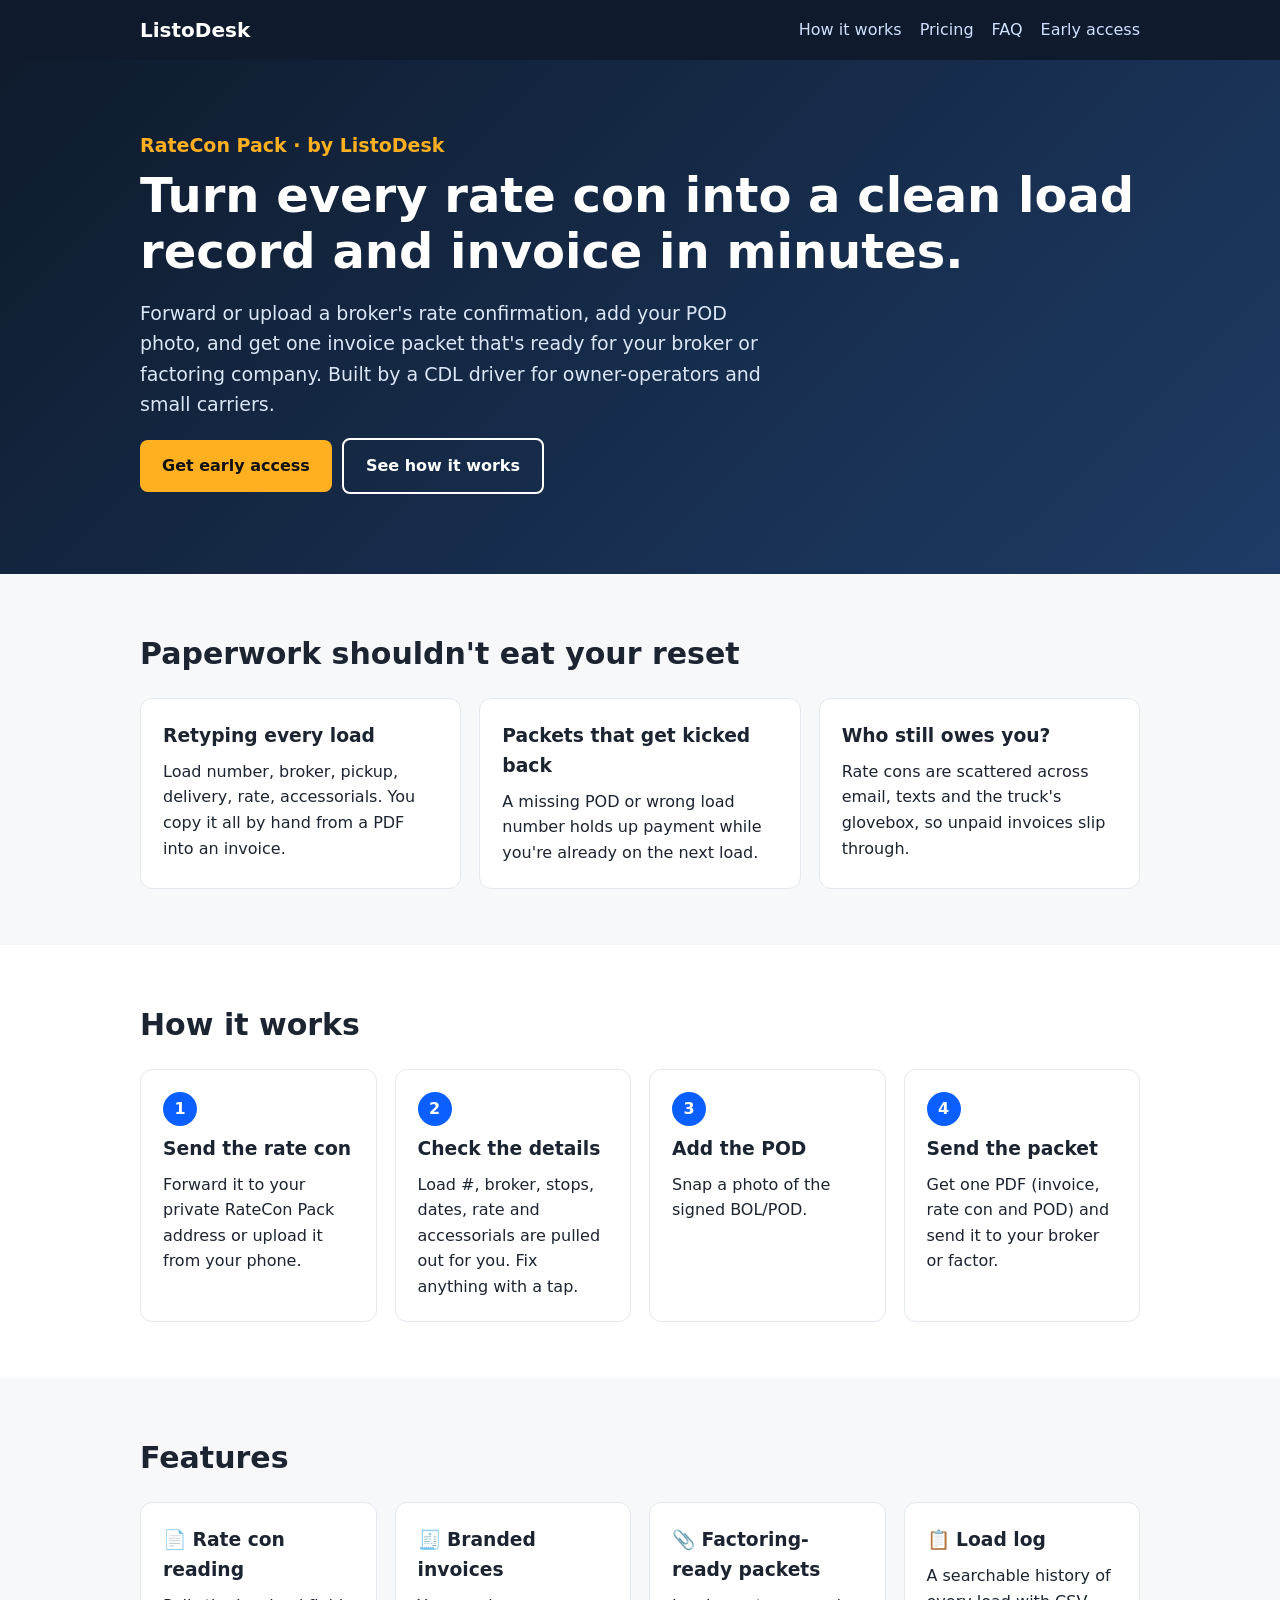
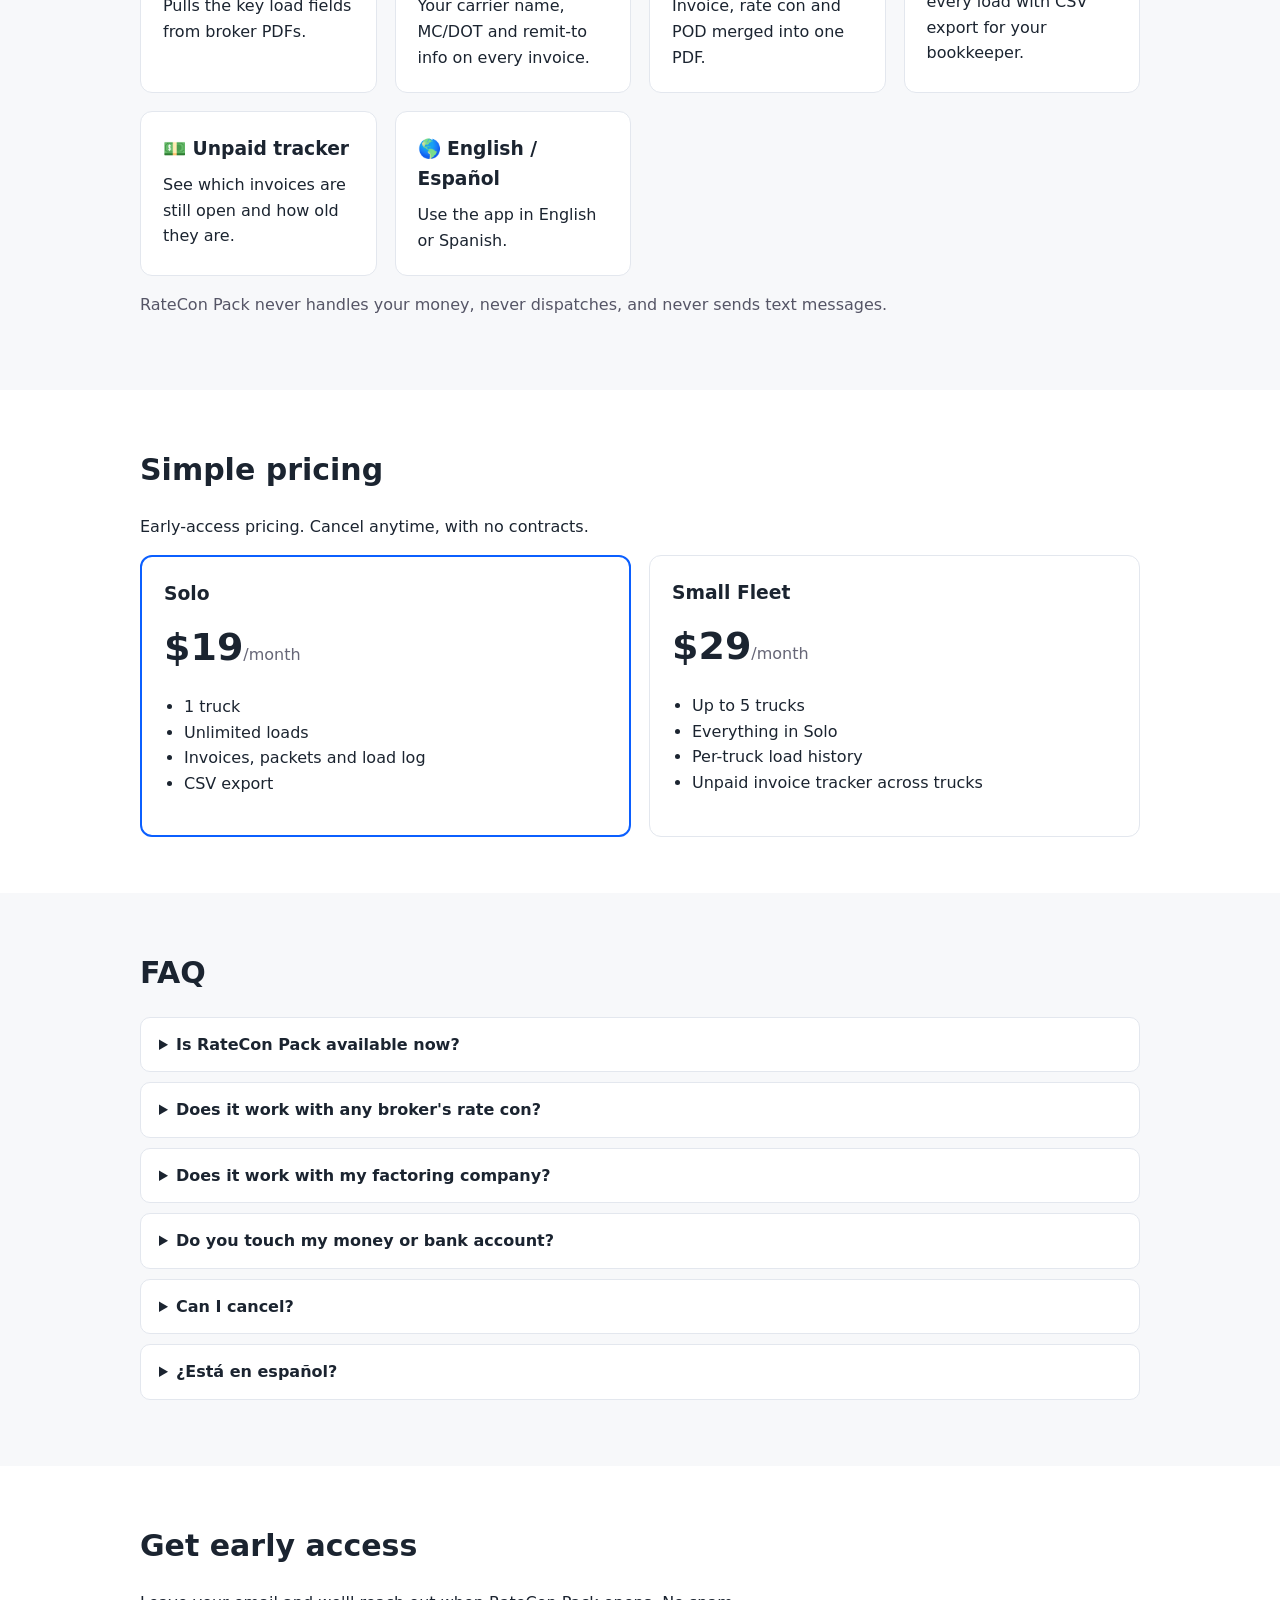
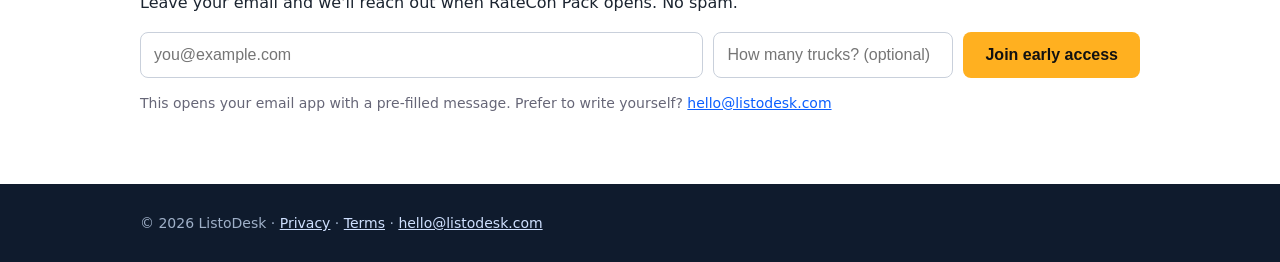
==== index.html @ 2b42a6ee "Add files via upload" ====
<!doctype html><html lang="en"><head><meta charset="utf-8"><meta name="viewport" content="width=device-width,initial-scale=1"><link rel="stylesheet" href="style.css"><title>ListoDesk · RateCon Pack: rate confirmations to invoices for owner-operators</title><meta name="description" content="RateCon Pack turns broker rate confirmations into organized load records and factoring-ready invoice packets. Built for owner-operators and small carriers."></head><body><header><div class="w"><nav><b>ListoDesk</b><a href="index.html#how">How it works</a><a href="index.html#pricing">Pricing</a><a href="index.html#faq">FAQ</a><a href="index.html#early">Early access</a></nav></div></header>
<div class="hero"><div class="w"><p style="margin:0 0 8px;color:#ffb020;font-weight:700">RateCon Pack · by ListoDesk</p><h1>Turn every rate con into a clean load record and invoice in minutes.</h1><p>Forward or upload a broker's rate confirmation, add your POD photo, and get one invoice packet that's ready for your broker or factoring company. Built by a CDL driver for owner-operators and small carriers.</p><a class="btn" href="#early">Get early access</a><a class="btn o" href="#how">See how it works</a></div></div>
<section><div class="w"><h2>Paperwork shouldn't eat your reset</h2><div class="g">
<div class="c"><h3>Retyping every load</h3>Load number, broker, pickup, delivery, rate, accessorials. You copy it all by hand from a PDF into an invoice.</div>
<div class="c"><h3>Packets that get kicked back</h3>A missing POD or wrong load number holds up payment while you're already on the next load.</div>
<div class="c"><h3>Who still owes you?</h3>Rate cons are scattered across email, texts and the truck's glovebox, so unpaid invoices slip through.</div></div></div></section>
<section class="alt" id="how"><div class="w"><h2>How it works</h2><div class="g">
<div class="c"><span class="n">1</span><h3>Send the rate con</h3>Forward it to your private RateCon Pack address or upload it from your phone.</div>
<div class="c"><span class="n">2</span><h3>Check the details</h3>Load #, broker, stops, dates, rate and accessorials are pulled out for you. Fix anything with a tap.</div>
<div class="c"><span class="n">3</span><h3>Add the POD</h3>Snap a photo of the signed BOL/POD.</div>
<div class="c"><span class="n">4</span><h3>Send the packet</h3>Get one PDF (invoice, rate con and POD) and send it to your broker or factor.</div></div></div></section>
<section><div class="w"><h2>Features</h2><div class="g">
<div class="c"><h3>📄 Rate con reading</h3>Pulls the key load fields from broker PDFs.</div>
<div class="c"><h3>🧾 Branded invoices</h3>Your carrier name, MC/DOT and remit-to info on every invoice.</div>
<div class="c"><h3>📎 Factoring-ready packets</h3>Invoice, rate con and POD merged into one PDF.</div>
<div class="c"><h3>📋 Load log</h3>A searchable history of every load with CSV export for your bookkeeper.</div>
<div class="c"><h3>💵 Unpaid tracker</h3>See which invoices are still open and how old they are.</div>
<div class="c"><h3>🌎 English / Español</h3>Use the app in English or Spanish.</div></div>
<p style="color:#556">RateCon Pack never handles your money, never dispatches, and never sends text messages.</p></div></section>
<section class="alt" id="pricing"><div class="w"><h2>Simple pricing</h2><p>Early-access pricing. Cancel anytime, with no contracts.</p><div class="g">
<div class="c hl"><h3>Solo</h3><div class="price">$19<small>/month</small></div><ul><li>1 truck</li><li>Unlimited loads</li><li>Invoices, packets and load log</li><li>CSV export</li></ul></div>
<div class="c"><h3>Small Fleet</h3><div class="price">$29<small>/month</small></div><ul><li>Up to 5 trucks</li><li>Everything in Solo</li><li>Per-truck load history</li><li>Unpaid invoice tracker across trucks</li></ul></div></div></div></section>
<section id="faq"><div class="w"><h2>FAQ</h2>
<details><summary>Is RateCon Pack available now?</summary>We're opening early access. Join the list and we'll email you when your spot is ready.</details>
<details><summary>Does it work with any broker's rate con?</summary>It's built for standard broker rate confirmation PDFs. You can always review and correct the fields before the invoice is made.</details>
<details><summary>Does it work with my factoring company?</summary>The packet is a standard PDF (invoice, rate con and POD) that you send wherever you normally submit. We don't connect to your factor's account.</details>
<details><summary>Do you touch my money or bank account?</summary>No. RateCon Pack builds paperwork only. Payments go from your broker or factor directly to you.</details>
<details><summary>Can I cancel?</summary>Yes, anytime. No contracts.</details>
<details><summary>¿Está en español?</summary>Sí. La aplicación funciona en inglés y en español.</details></div></section>
<section class="alt" id="early"><div class="w"><h2>Get early access</h2><p>Leave your email and we'll reach out when RateCon Pack opens. No spam.</p>
<form id="wl" onsubmit="event.preventDefault();location.href='mailto:hello@listodesk.com?subject='+encodeURIComponent('RateCon Pack early access')+'&body='+encodeURIComponent('Please add me to early access: '+this.email.value+'\nTrucks: '+this.trucks.value);"><input type="email" name="email" required placeholder="you@example.com"><input name="trucks" placeholder="How many trucks? (optional)" style="max-width:240px"><button class="btn">Join early access</button></form>
<p style="font-size:14px;color:#667">This opens your email app with a pre-filled message. Prefer to write yourself? <a href="mailto:hello@listodesk.com">hello@listodesk.com</a></p></div></section>
<footer><div class="w">© 2026 ListoDesk · <a href="privacy.html">Privacy</a> · <a href="terms.html">Terms</a> · <a href="mailto:hello@listodesk.com">hello@listodesk.com</a></div></footer></body></html>
---- style.css ----
*{box-sizing:border-box}body{margin:0;font:16px/1.6 system-ui,-apple-system,Segoe UI,Roboto,sans-serif;color:#1b2430;background:#f7f8fa}
a{color:#0b5fff}.w{max-width:1040px;margin:0 auto;padding:0 20px}
header{background:#0f1b2d;color:#fff}nav{display:flex;align-items:center;gap:18px;padding:14px 0;flex-wrap:wrap}nav b{font-size:20px;margin-right:auto}nav a{color:#cfe0ff;text-decoration:none}
.hero{background:linear-gradient(135deg,#0f1b2d,#1d3b66);color:#fff;padding:70px 0 80px}.hero h1{font-size:clamp(30px,5vw,48px);line-height:1.15;margin:0 0 16px}.hero p{font-size:19px;max-width:640px;color:#dbe6f7}
.btn{display:inline-block;background:#ffb020;color:#111;font-weight:700;padding:13px 22px;border-radius:8px;text-decoration:none;border:0;font-size:16px;cursor:pointer}.btn.o{background:transparent;color:#fff;border:2px solid #fff;margin-left:10px}
section{padding:56px 0}h2{font-size:30px;margin:0 0 20px}.g{display:grid;grid-template-columns:repeat(auto-fit,minmax(230px,1fr));gap:18px}
.c{background:#fff;border:1px solid #e3e7ee;border-radius:12px;padding:22px}.c h3{margin:0 0 8px}.n{display:inline-block;width:34px;height:34px;border-radius:50%;background:#0b5fff;color:#fff;text-align:center;line-height:34px;font-weight:700;margin-bottom:8px}
.price{font-size:38px;font-weight:800}.price small{font-size:16px;font-weight:400;color:#667}.hl{border:2px solid #0b5fff}ul{padding-left:20px}
details{background:#fff;border:1px solid #e3e7ee;border-radius:10px;padding:14px 18px;margin-bottom:10px}summary{font-weight:600;cursor:pointer}
form{display:flex;gap:10px;flex-wrap:wrap}input{flex:1;min-width:220px;padding:13px;border:1px solid #c9d0db;border-radius:8px;font-size:16px}
footer{background:#0f1b2d;color:#9fb0c8;padding:28px 0;font-size:14px}footer a{color:#cfe0ff}.alt{background:#fff}.doc{max-width:760px;padding:40px 20px}
@media(max-width:560px){.btn.o{margin:10px 0 0}}
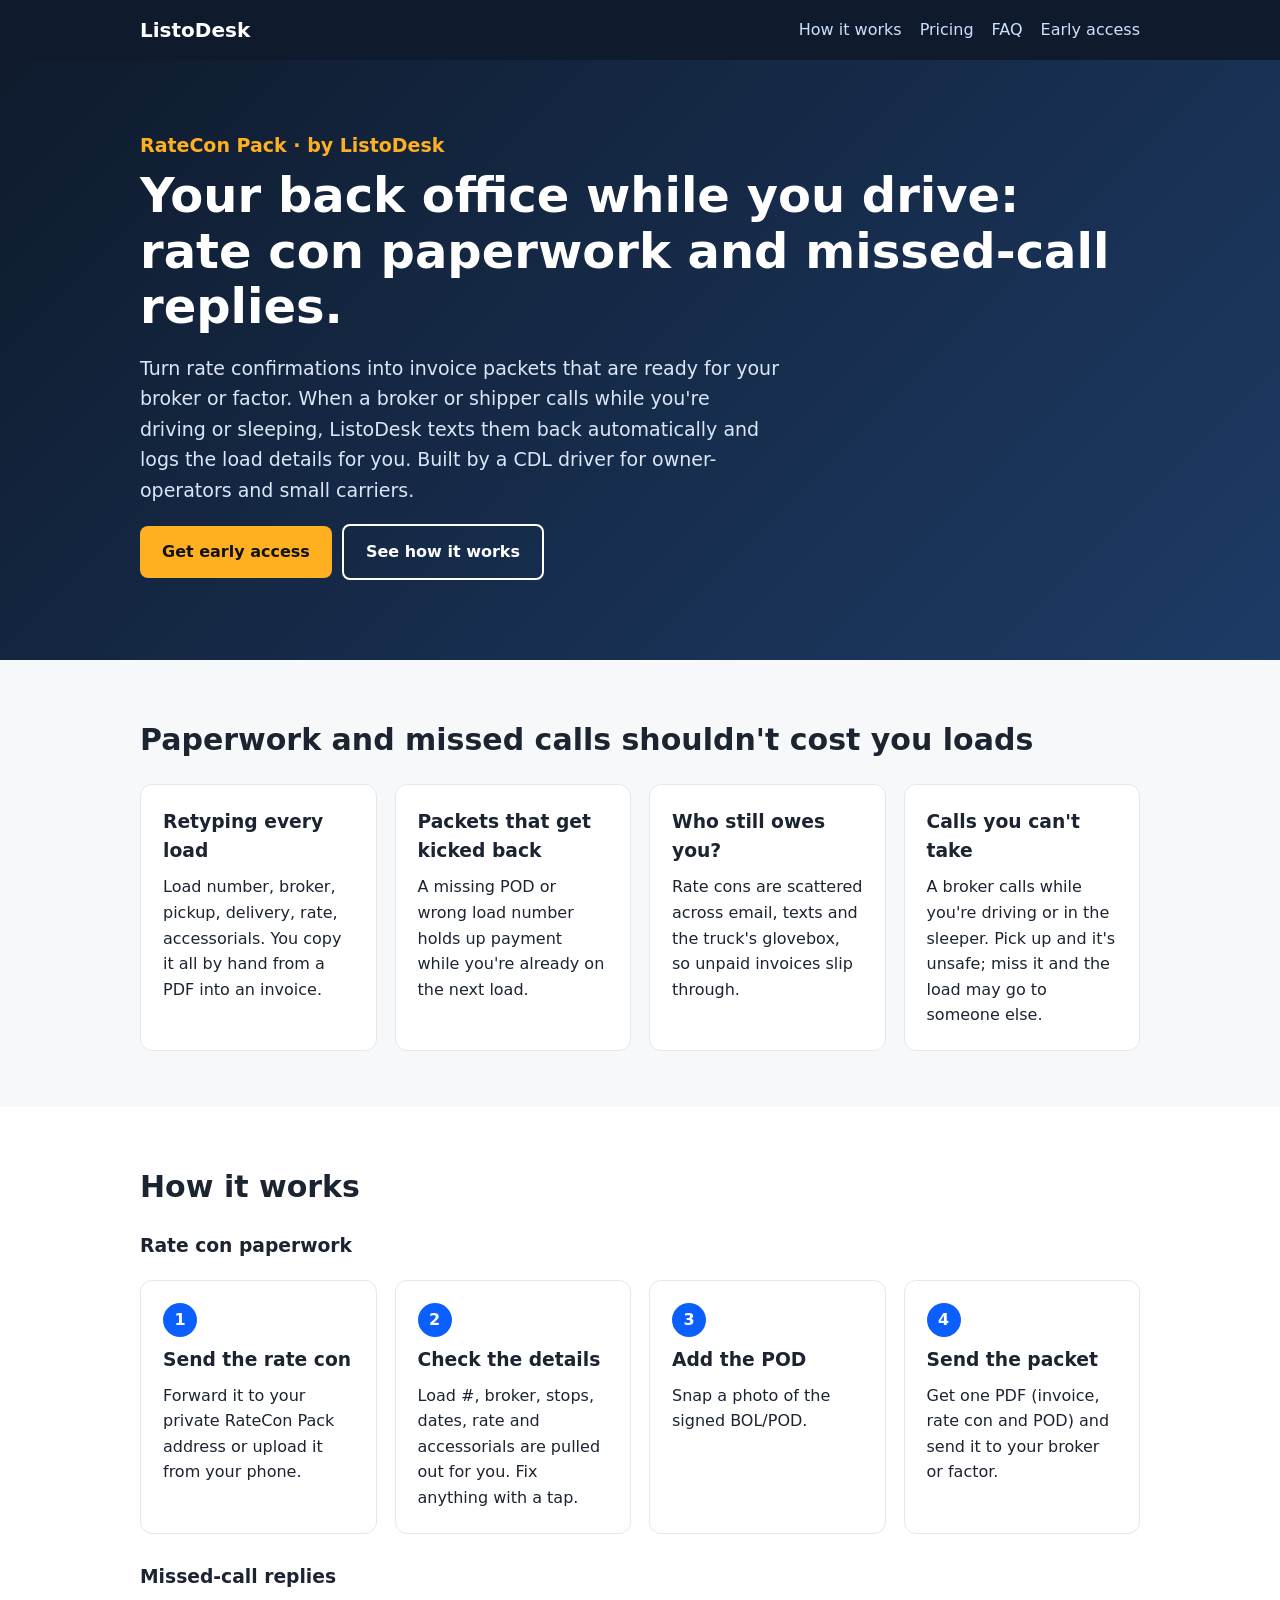
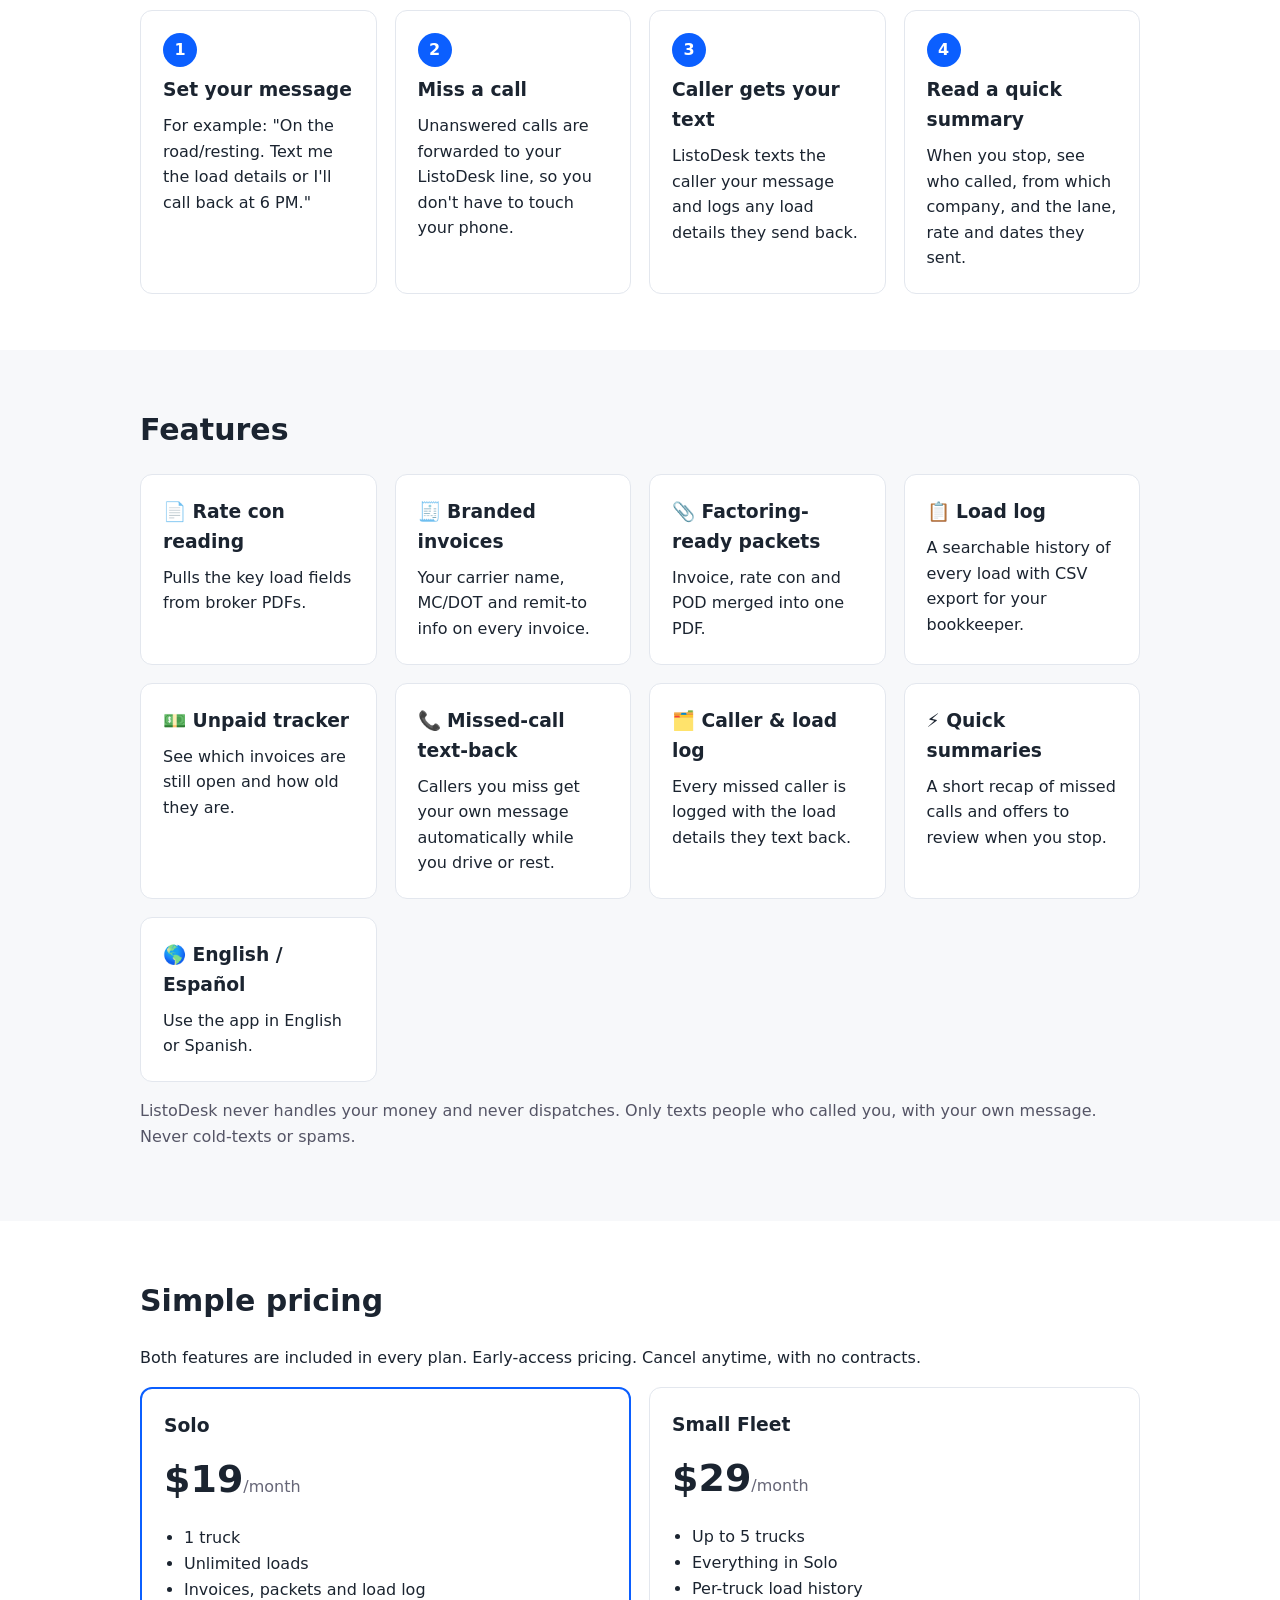
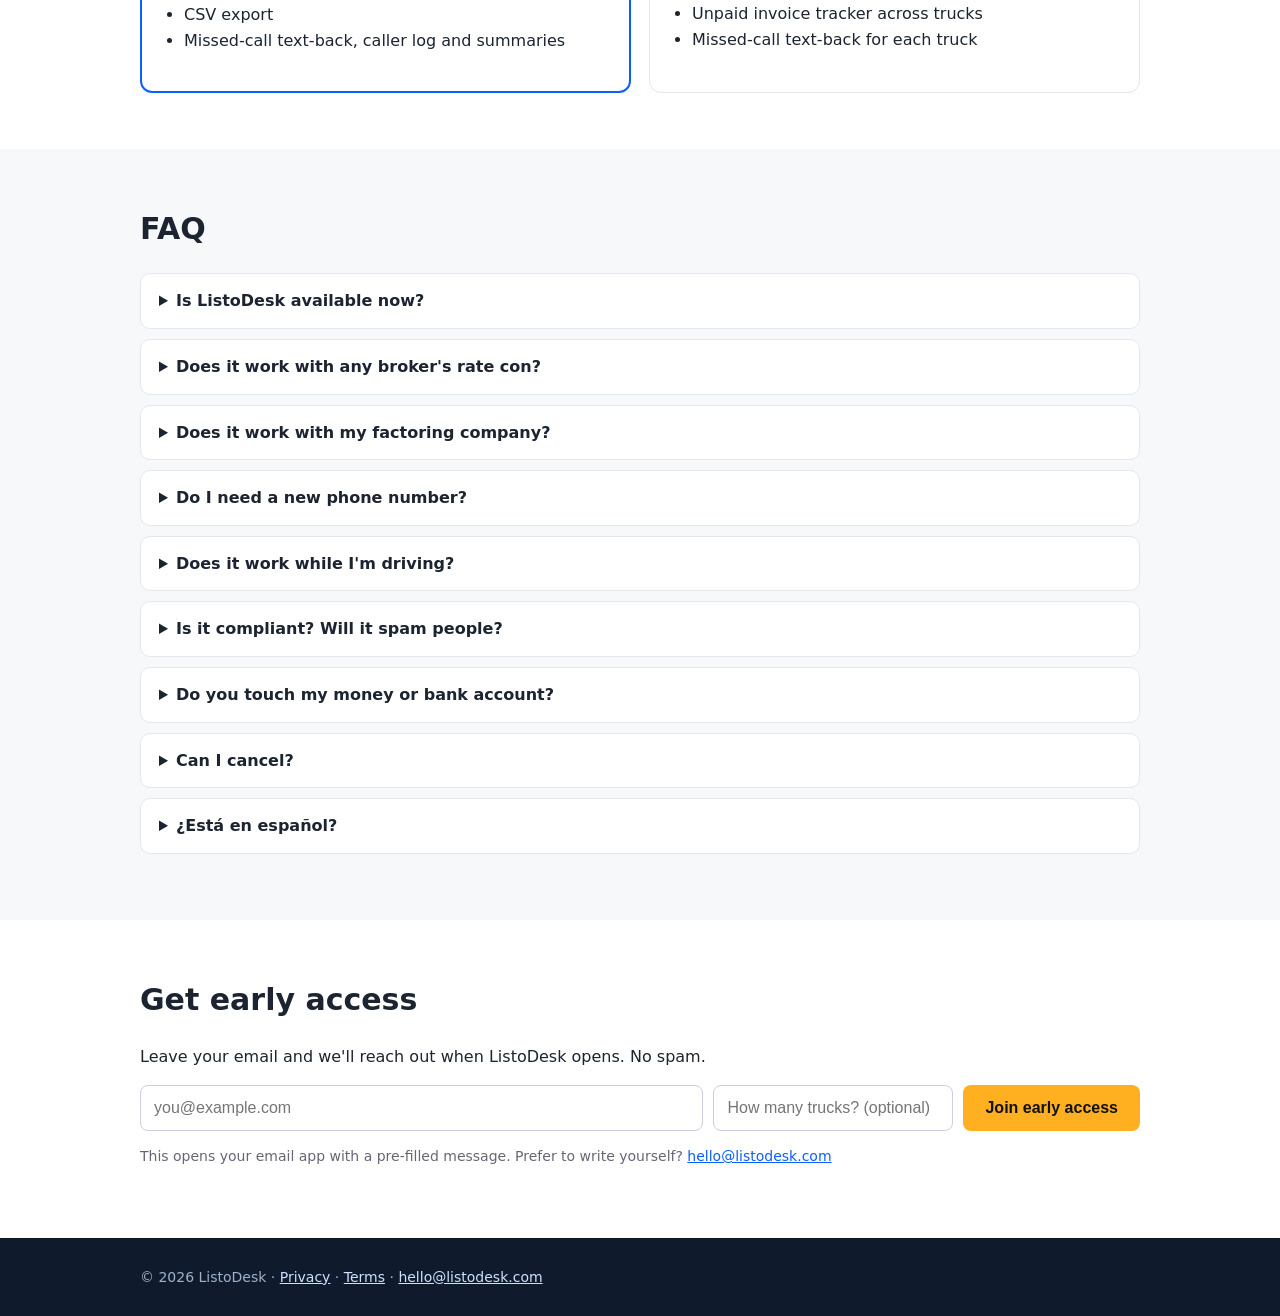
==== commit 6ab491e6: "Add missed-call auto-reply feature" ====
--- a/index.html
+++ b/index.html
@@ -1,33 +1,45 @@
-<!doctype html><html lang="en"><head><meta charset="utf-8"><meta name="viewport" content="width=device-width,initial-scale=1"><link rel="stylesheet" href="style.css"><title>ListoDesk · RateCon Pack: rate confirmations to invoices for owner-operators</title><meta name="description" content="RateCon Pack turns broker rate confirmations into organized load records and factoring-ready invoice packets. Built for owner-operators and small carriers."></head><body><header><div class="w"><nav><b>ListoDesk</b><a href="index.html#how">How it works</a><a href="index.html#pricing">Pricing</a><a href="index.html#faq">FAQ</a><a href="index.html#early">Early access</a></nav></div></header>
-<div class="hero"><div class="w"><p style="margin:0 0 8px;color:#ffb020;font-weight:700">RateCon Pack · by ListoDesk</p><h1>Turn every rate con into a clean load record and invoice in minutes.</h1><p>Forward or upload a broker's rate confirmation, add your POD photo, and get one invoice packet that's ready for your broker or factoring company. Built by a CDL driver for owner-operators and small carriers.</p><a class="btn" href="#early">Get early access</a><a class="btn o" href="#how">See how it works</a></div></div>
-<section><div class="w"><h2>Paperwork shouldn't eat your reset</h2><div class="g">
+<!doctype html><html lang="en"><head><meta charset="utf-8"><meta name="viewport" content="width=device-width,initial-scale=1"><link rel="stylesheet" href="style.css"><title>ListoDesk: rate con paperwork and missed-call replies for owner-operators</title><meta name="description" content="ListoDesk turns rate confirmations into invoice packets and automatically texts back brokers and shippers you miss while driving or resting. Built for owner-operators and small carriers."></head><body><header><div class="w"><nav><b>ListoDesk</b><a href="index.html#how">How it works</a><a href="index.html#pricing">Pricing</a><a href="index.html#faq">FAQ</a><a href="index.html#early">Early access</a></nav></div></header>
+<div class="hero"><div class="w"><p style="margin:0 0 8px;color:#ffb020;font-weight:700">RateCon Pack · by ListoDesk</p><h1>Your back office while you drive: rate con paperwork and missed-call replies.</h1><p>Turn rate confirmations into invoice packets that are ready for your broker or factor. When a broker or shipper calls while you're driving or sleeping, ListoDesk texts them back automatically and logs the load details for you. Built by a CDL driver for owner-operators and small carriers.</p><a class="btn" href="#early">Get early access</a><a class="btn o" href="#how">See how it works</a></div></div>
+<section><div class="w"><h2>Paperwork and missed calls shouldn't cost you loads</h2><div class="g">
 <div class="c"><h3>Retyping every load</h3>Load number, broker, pickup, delivery, rate, accessorials. You copy it all by hand from a PDF into an invoice.</div>
 <div class="c"><h3>Packets that get kicked back</h3>A missing POD or wrong load number holds up payment while you're already on the next load.</div>
-<div class="c"><h3>Who still owes you?</h3>Rate cons are scattered across email, texts and the truck's glovebox, so unpaid invoices slip through.</div></div></div></section>
-<section class="alt" id="how"><div class="w"><h2>How it works</h2><div class="g">
+<div class="c"><h3>Who still owes you?</h3>Rate cons are scattered across email, texts and the truck's glovebox, so unpaid invoices slip through.</div>
+<div class="c"><h3>Calls you can't take</h3>A broker calls while you're driving or in the sleeper. Pick up and it's unsafe; miss it and the load may go to someone else.</div></div></div></section>
+<section class="alt" id="how"><div class="w"><h2>How it works</h2><h3>Rate con paperwork</h3><div class="g">
 <div class="c"><span class="n">1</span><h3>Send the rate con</h3>Forward it to your private RateCon Pack address or upload it from your phone.</div>
 <div class="c"><span class="n">2</span><h3>Check the details</h3>Load #, broker, stops, dates, rate and accessorials are pulled out for you. Fix anything with a tap.</div>
 <div class="c"><span class="n">3</span><h3>Add the POD</h3>Snap a photo of the signed BOL/POD.</div>
-<div class="c"><span class="n">4</span><h3>Send the packet</h3>Get one PDF (invoice, rate con and POD) and send it to your broker or factor.</div></div></div></section>
+<div class="c"><span class="n">4</span><h3>Send the packet</h3>Get one PDF (invoice, rate con and POD) and send it to your broker or factor.</div></div>
+<h3 style="margin-top:28px">Missed-call replies</h3><div class="g">
+<div class="c"><span class="n">1</span><h3>Set your message</h3>For example: "On the road/resting. Text me the load details or I'll call back at 6 PM."</div>
+<div class="c"><span class="n">2</span><h3>Miss a call</h3>Unanswered calls are forwarded to your ListoDesk line, so you don't have to touch your phone.</div>
+<div class="c"><span class="n">3</span><h3>Caller gets your text</h3>ListoDesk texts the caller your message and logs any load details they send back.</div>
+<div class="c"><span class="n">4</span><h3>Read a quick summary</h3>When you stop, see who called, from which company, and the lane, rate and dates they sent.</div></div></div></section>
 <section><div class="w"><h2>Features</h2><div class="g">
 <div class="c"><h3>📄 Rate con reading</h3>Pulls the key load fields from broker PDFs.</div>
 <div class="c"><h3>🧾 Branded invoices</h3>Your carrier name, MC/DOT and remit-to info on every invoice.</div>
 <div class="c"><h3>📎 Factoring-ready packets</h3>Invoice, rate con and POD merged into one PDF.</div>
 <div class="c"><h3>📋 Load log</h3>A searchable history of every load with CSV export for your bookkeeper.</div>
 <div class="c"><h3>💵 Unpaid tracker</h3>See which invoices are still open and how old they are.</div>
+<div class="c"><h3>📞 Missed-call text-back</h3>Callers you miss get your own message automatically while you drive or rest.</div>
+<div class="c"><h3>🗂️ Caller &amp; load log</h3>Every missed caller is logged with the load details they text back.</div>
+<div class="c"><h3>⚡ Quick summaries</h3>A short recap of missed calls and offers to review when you stop.</div>
 <div class="c"><h3>🌎 English / Español</h3>Use the app in English or Spanish.</div></div>
-<p style="color:#556">RateCon Pack never handles your money, never dispatches, and never sends text messages.</p></div></section>
-<section class="alt" id="pricing"><div class="w"><h2>Simple pricing</h2><p>Early-access pricing. Cancel anytime, with no contracts.</p><div class="g">
-<div class="c hl"><h3>Solo</h3><div class="price">$19<small>/month</small></div><ul><li>1 truck</li><li>Unlimited loads</li><li>Invoices, packets and load log</li><li>CSV export</li></ul></div>
-<div class="c"><h3>Small Fleet</h3><div class="price">$29<small>/month</small></div><ul><li>Up to 5 trucks</li><li>Everything in Solo</li><li>Per-truck load history</li><li>Unpaid invoice tracker across trucks</li></ul></div></div></div></section>
+<p style="color:#556">ListoDesk never handles your money and never dispatches. Only texts people who called you, with your own message. Never cold-texts or spams.</p></div></section>
+<section class="alt" id="pricing"><div class="w"><h2>Simple pricing</h2><p>Both features are included in every plan. Early-access pricing. Cancel anytime, with no contracts.</p><div class="g">
+<div class="c hl"><h3>Solo</h3><div class="price">$19<small>/month</small></div><ul><li>1 truck</li><li>Unlimited loads</li><li>Invoices, packets and load log</li><li>CSV export</li><li>Missed-call text-back, caller log and summaries</li></ul></div>
+<div class="c"><h3>Small Fleet</h3><div class="price">$29<small>/month</small></div><ul><li>Up to 5 trucks</li><li>Everything in Solo</li><li>Per-truck load history</li><li>Unpaid invoice tracker across trucks</li><li>Missed-call text-back for each truck</li></ul></div></div></div></section>
 <section id="faq"><div class="w"><h2>FAQ</h2>
-<details><summary>Is RateCon Pack available now?</summary>We're opening early access. Join the list and we'll email you when your spot is ready.</details>
+<details><summary>Is ListoDesk available now?</summary>We're opening early access. Join the list and we'll email you when your spot is ready.</details>
 <details><summary>Does it work with any broker's rate con?</summary>It's built for standard broker rate confirmation PDFs. You can always review and correct the fields before the invoice is made.</details>
 <details><summary>Does it work with my factoring company?</summary>The packet is a standard PDF (invoice, rate con and POD) that you send wherever you normally submit. We don't connect to your factor's account.</details>
+<details><summary>Do I need a new phone number?</summary>No. You keep your number. Your phone forwards calls you don't answer to your ListoDesk line, which sends your reply text and logs the details.</details>
+<details><summary>Does it work while I'm driving?</summary>Yes, hands-free. Replies go out automatically, so you don't need to touch your phone until you stop.</details>
+<details><summary>Is it compliant? Will it spam people?</summary>It only texts people who just called you, and only with the message you write. It never cold-texts or sends marketing. Anyone can reply STOP to stop getting texts.</details>
 <details><summary>Do you touch my money or bank account?</summary>No. RateCon Pack builds paperwork only. Payments go from your broker or factor directly to you.</details>
 <details><summary>Can I cancel?</summary>Yes, anytime. No contracts.</details>
 <details><summary>¿Está en español?</summary>Sí. La aplicación funciona en inglés y en español.</details></div></section>
-<section class="alt" id="early"><div class="w"><h2>Get early access</h2><p>Leave your email and we'll reach out when RateCon Pack opens. No spam.</p>
-<form id="wl" onsubmit="event.preventDefault();location.href='mailto:hello@listodesk.com?subject='+encodeURIComponent('RateCon Pack early access')+'&body='+encodeURIComponent('Please add me to early access: '+this.email.value+'\nTrucks: '+this.trucks.value);"><input type="email" name="email" required placeholder="you@example.com"><input name="trucks" placeholder="How many trucks? (optional)" style="max-width:240px"><button class="btn">Join early access</button></form>
+<section class="alt" id="early"><div class="w"><h2>Get early access</h2><p>Leave your email and we'll reach out when ListoDesk opens. No spam.</p>
+<form id="wl" onsubmit="event.preventDefault();location.href='mailto:hello@listodesk.com?subject='+encodeURIComponent('RateCon Pack early access')+'&body='+encodeURIComponent('Please add me to ListoDesk early access: '+this.email.value+'\nTrucks: '+this.trucks.value);"><input type="email" name="email" required placeholder="you@example.com"><input name="trucks" placeholder="How many trucks? (optional)" style="max-width:240px"><button class="btn">Join early access</button></form>
 <p style="font-size:14px;color:#667">This opens your email app with a pre-filled message. Prefer to write yourself? <a href="mailto:hello@listodesk.com">hello@listodesk.com</a></p></div></section>
 <footer><div class="w">© 2026 ListoDesk · <a href="privacy.html">Privacy</a> · <a href="terms.html">Terms</a> · <a href="mailto:hello@listodesk.com">hello@listodesk.com</a></div></footer></body></html>
